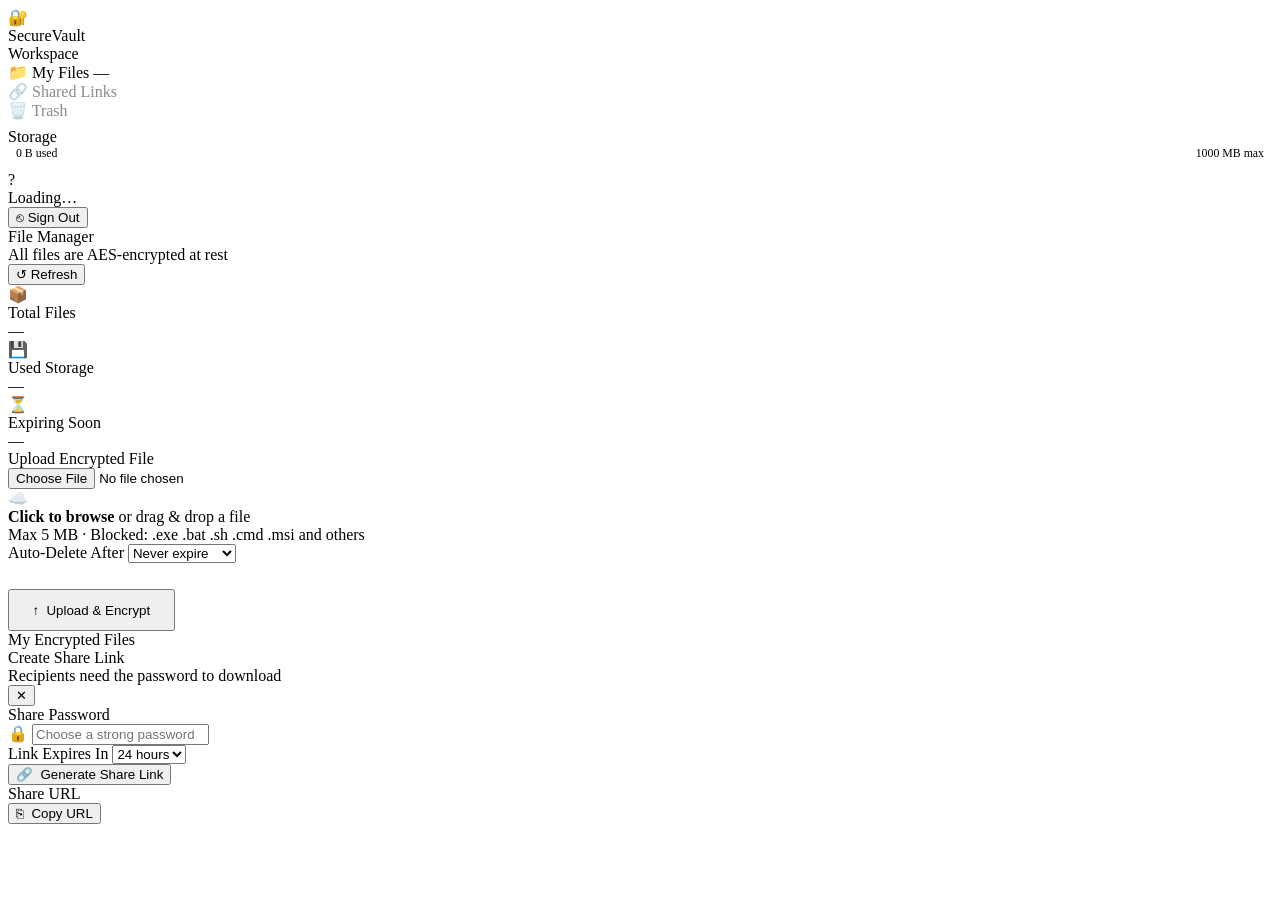
==== dashboard.html @ e51d2312 "added frontend files to repo root" ====
<!DOCTYPE html>
<html lang="en">
<head>
  <meta charset="UTF-8" />
  <meta name="viewport" content="width=device-width, initial-scale=1.0" />
  <title>SecureVault — Dashboard</title>
  <link rel="stylesheet" href="/css/style.css" />
</head>
<body>

<div class="bg-mesh" aria-hidden="true"></div>
<div id="toast-container"></div>

<div class="dashboard-layout">

  <!-- ── Sidebar ──────────────────────────────────────────── -->
  <aside class="sidebar">
    <div class="sidebar-logo">
      <div class="sidebar-logo-icon">🔐</div>
      <span class="sidebar-logo-name">SecureVault</span>
    </div>

    <div class="sidebar-section-label">Workspace</div>
    <nav class="sidebar-nav">
      <div class="sidebar-item active">
        <span class="sidebar-item-icon">📁</span>
        My Files
        <span class="sidebar-item-badge" id="file-count-badge">—</span>
      </div>
      <div class="sidebar-item" style="opacity:.45;cursor:default;" title="Coming soon">
        <span class="sidebar-item-icon">🔗</span>
        Shared Links
      </div>
      <div class="sidebar-item" style="opacity:.45;cursor:default;" title="Coming soon">
        <span class="sidebar-item-icon">🗑️</span>
        Trash
      </div>
    </nav>

    <div class="sidebar-section-label" style="margin-top:.5rem;">Storage</div>
    <div style="padding:0 0.5rem;">
      <div style="display:flex;justify-content:space-between;font-size:.74rem;color:var(--text-secondary);margin-bottom:6px;">
        <span id="storage-used-label">0 B used</span>
        <span style="color:var(--text-muted);">1000 MB max</span>
      </div>
      <div style="height:4px;background:rgba(255,255,255,0.07);border-radius:2px;overflow:hidden;">
        <div id="storage-bar" style="height:100%;width:0%;background:linear-gradient(90deg,var(--indigo),var(--indigo-bright));border-radius:2px;transition:width .5s var(--ease);"></div>
      </div>
    </div>

    <div class="sidebar-spacer"></div>

    <div class="sidebar-footer">
      <div class="user-pill">
        <div class="user-avatar" id="user-avatar-initials">?</div>
        <span class="user-name" id="topbar-username">Loading…</span>
      </div>
      <button class="logout-btn" onclick="logout()">
        <span>⎋</span> Sign Out
      </button>
    </div>
  </aside>

  <!-- ── Main Content ─────────────────────────────────────── -->
  <main class="dash-main">

    <!-- Topbar -->
    <div class="dash-topbar">
      <div>
        <div class="dash-page-title">File Manager</div>
        <div class="dash-page-sub">All files are AES-encrypted at rest</div>
      </div>
      <div class="dash-topbar-right">
        <button class="btn btn-ghost btn-sm" onclick="loadFiles()" title="Refresh">
          ↺ Refresh
        </button>
      </div>
    </div>

    <!-- Page content -->
    <div class="dash-content fade-up">

      <!-- Stats Row -->
      <div class="stats-row" id="stats-row">
        <div class="stat-card">
          <div class="stat-icon stat-icon-indigo">📦</div>
          <div>
            <div class="stat-label">Total Files</div>
            <div class="stat-value" id="stat-total">—</div>
          </div>
        </div>
        <div class="stat-card">
          <div class="stat-icon stat-icon-green">💾</div>
          <div>
            <div class="stat-label">Used Storage</div>
            <div class="stat-value" id="stat-storage">—</div>
          </div>
        </div>
        <div class="stat-card">
          <div class="stat-icon stat-icon-amber">⏳</div>
          <div>
            <div class="stat-label">Expiring Soon</div>
            <div class="stat-value" id="stat-expiring">—</div>
          </div>
        </div>
      </div>

      <!-- Upload Panel -->
      <div class="section-card">
        <div class="section-header">
          <div class="section-title">
            <div class="section-dot"></div>
            Upload Encrypted File
          </div>
        </div>

        <!-- Drop zone -->
        <div class="drop-zone" id="drop-zone">
          <input type="file" id="file-input" onchange="onFileSelected(this)" />
          <div class="drop-icon">☁️</div>
          <div class="drop-text">
            <strong>Click to browse</strong> or drag &amp; drop a file
          </div>
          <div class="drop-hint">Max 5 MB · Blocked: .exe .bat .sh .cmd .msi and others</div>
          <div class="drop-filename" id="drop-filename"></div>
        </div>

        <div class="upload-controls">
          <div class="form-group" style="margin:0;">
            <label class="form-label">Auto-Delete After</label>
            <select class="form-input no-icon" id="expiry-select">
              <option value="">Never expire</option>
              <option value="1">1 minute (test)</option>
              <option value="5">5 minutes</option>
              <option value="15">15 minutes</option>
              <option value="60">1 hour</option>
              <option value="1440">1 day</option>
              <option value="10080">7 days</option>
            </select>
          </div>
          <div>
            <button class="btn btn-success" onclick="uploadFile()" id="btn-upload"
                    style="height:42px;margin-top:1.65rem;padding-left:1.4rem;padding-right:1.4rem;">
              ↑ &nbsp;Upload &amp; Encrypt
            </button>
          </div>
        </div>

        <div class="alert" id="upload-alert"></div>
      </div>

      <!-- File List -->
      <div class="section-card">
        <div class="section-header">
          <div class="section-title">
            <div class="section-dot" style="background:var(--green);box-shadow:0 0 8px var(--green);"></div>
            My Encrypted Files
          </div>
        </div>
        <div id="file-list-container">
          <div class="empty-state">
            <div class="spinner spinner-lg" style="color:var(--indigo);"></div>
          </div>
        </div>
      </div>

    </div><!-- /dash-content -->
  </main>

</div><!-- /dashboard-layout -->

<!-- ── Share Modal ─────────────────────────────────────────── -->
<div class="modal-overlay" id="share-modal">
  <div class="modal">
    <div class="modal-header">
      <div>
        <div class="modal-title">Create Share Link</div>
        <div class="modal-sub">Recipients need the password to download</div>
      </div>
      <button class="modal-close" onclick="closeShareModal()">✕</button>
    </div>

    <input type="hidden" id="share-file-id" />

    <div class="form-group">
      <label class="form-label">Share Password</label>
      <div class="input-wrap">
        <span class="input-icon">🔒</span>
        <input class="form-input" type="password" id="share-password"
               placeholder="Choose a strong password" />
      </div>
    </div>

    <div class="form-group">
      <label class="form-label">Link Expires In</label>
      <select class="form-input no-icon" id="share-expiry">
        <option value="1">1 hour</option>
        <option value="6">6 hours</option>
        <option value="24" selected>24 hours</option>
        <option value="72">3 days</option>
        <option value="168">7 days</option>
      </select>
    </div>

    <button class="btn btn-primary" onclick="createShare()" id="btn-create-share">
      🔗 &nbsp;Generate Share Link
    </button>

    <div class="share-url-box" id="share-url-result">
      <div class="share-url-label">Share URL</div>
      <div id="share-url-text"></div>
      <button class="copy-btn" onclick="copyShareUrl()">⎘ &nbsp;Copy URL</button>
    </div>

    <div class="alert" id="share-alert"></div>
  </div>
</div>

<script src="/js/file.js"></script>
</body>
</html>
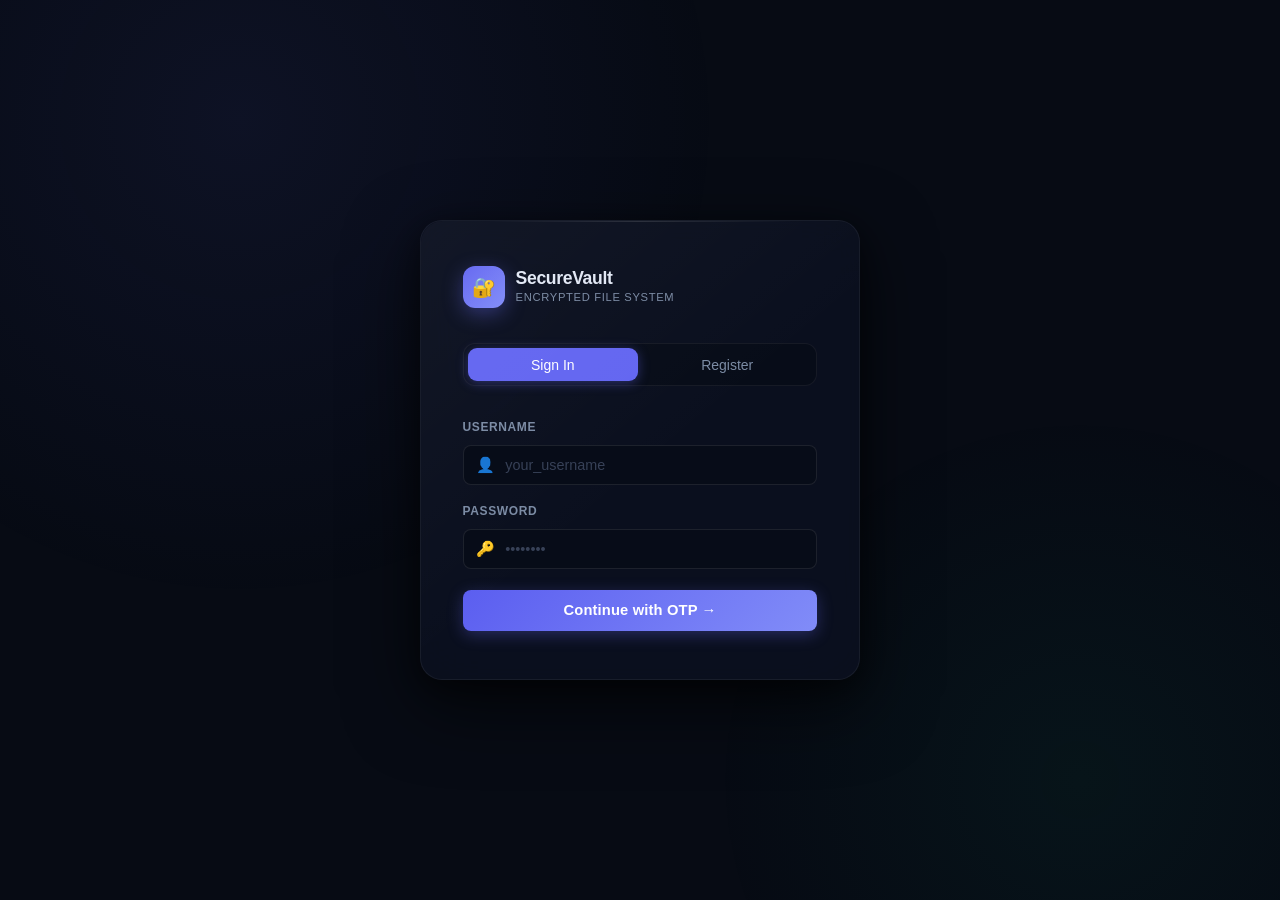
==== commit 22fef9f3: "fixed css and js paths for GitHub Pages" ====
--- a/dashboard.html
+++ b/dashboard.html
@@ -4,7 +4,7 @@
   <meta charset="UTF-8" />
   <meta name="viewport" content="width=device-width, initial-scale=1.0" />
   <title>SecureVault — Dashboard</title>
-  <link rel="stylesheet" href="/css/style.css" />
+  <link rel="stylesheet" href="style.css">
 </head>
 <body>
 
@@ -216,6 +216,6 @@
   </div>
 </div>
 
-<script src="/js/file.js"></script>
+<script src="file.js"></script>
 </body>
 </html>
--- a/style.css
+++ b/style.css
@@ -0,0 +1,750 @@
+/* ═══════════════════════════════════════════════════════════
+   SECUREVAULT  —  Obsidian Glass Design System
+   Fonts: Outfit (display) + DM Sans (body) + DM Mono
+   Task 5: OTP grid removed; single .otp-single input used.
+   ═══════════════════════════════════════════════════════════ */
+
+@import url('https://fonts.googleapis.com/css2?family=Outfit:wght@300;400;500;600;700;800&family=DM+Sans:opsz,wght@9..40,300;9..40,400;9..40,500;9..40,600&family=DM+Mono:wght@400;500&display=swap');
+
+/* ── Design Tokens ───────────────────────────────────────── */
+:root {
+  --bg-base:    #070b14;
+  --bg-surface: rgba(12, 17, 31, 0.88);
+  --bg-raised:  rgba(18, 24, 42, 0.92);
+  --bg-input:   rgba(8, 12, 24, 0.85);
+  --bg-hover:   rgba(99, 102, 241, 0.06);
+
+  --indigo:        #6366f1;
+  --indigo-bright: #818cf8;
+  --indigo-dim:    rgba(99,102,241,0.13);
+  --indigo-glow:   rgba(99,102,241,0.3);
+
+  --green:      #10b981;
+  --green-dim:  rgba(16,185,129,0.11);
+  --red:        #ef4444;
+  --red-dim:    rgba(239,68,68,0.11);
+  --amber:      #f59e0b;
+  --amber-dim:  rgba(245,158,11,0.11);
+  --blue:       #38bdf8;
+
+  --text-primary:   #e2e8f5;
+  --text-secondary: #7b8ba4;
+  --text-muted:     #374157;
+  --text-inverse:   #060914;
+
+  --border:       rgba(255,255,255,0.06);
+  --border-med:   rgba(255,255,255,0.09);
+  --border-focus: rgba(99,102,241,0.5);
+
+  --font-display: 'Outfit', sans-serif;
+  --font-body:    'DM Sans', sans-serif;
+  --font-mono:    'DM Mono', monospace;
+
+  --ease:   cubic-bezier(0.16, 1, 0.3, 1);
+  --ease-s: cubic-bezier(0.4, 0, 0.2, 1);
+  --t1: 120ms;
+  --t2: 220ms;
+  --t3: 380ms;
+
+  --r-sm: 8px;
+  --r-md: 12px;
+  --r-lg: 16px;
+  --r-xl: 22px;
+  --r-full: 9999px;
+
+  --shadow-sm: 0 1px 4px rgba(0,0,0,0.5);
+  --shadow-md: 0 4px 24px rgba(0,0,0,0.55), 0 2px 8px rgba(0,0,0,0.3);
+  --shadow-lg: 0 24px 72px rgba(0,0,0,0.65), 0 8px 28px rgba(0,0,0,0.4);
+  --shadow-indigo: 0 0 0 3px rgba(99,102,241,0.14), 0 4px 20px rgba(99,102,241,0.25);
+}
+
+/* ── Reset ───────────────────────────────────────────────── */
+*, *::before, *::after { box-sizing: border-box; margin: 0; padding: 0; }
+html { scroll-behavior: smooth; }
+body {
+  font-family: var(--font-body);
+  font-size: 14.5px;
+  line-height: 1.65;
+  color: var(--text-primary);
+  background: var(--bg-base);
+  -webkit-font-smoothing: antialiased;
+  min-height: 100vh;
+}
+a { text-decoration: none; color: inherit; }
+button { font-family: var(--font-body); }
+::-webkit-scrollbar { width: 5px; height: 5px; }
+::-webkit-scrollbar-track { background: transparent; }
+::-webkit-scrollbar-thumb { background: rgba(99,102,241,0.22); border-radius: 10px; }
+::-webkit-scrollbar-thumb:hover { background: rgba(99,102,241,0.4); }
+
+/* ══════════════════════════════════════════════════════════
+   AMBIENT BACKGROUND
+   ══════════════════════════════════════════════════════════ */
+.bg-mesh {
+  position: fixed; inset: 0; z-index: 0; pointer-events: none; overflow: hidden;
+}
+.bg-mesh::before {
+  content: '';
+  position: absolute;
+  width: 1000px; height: 1000px; border-radius: 50%;
+  background: radial-gradient(ellipse, rgba(99,102,241,0.08) 0%, transparent 68%);
+  top: -380px; left: -260px;
+  animation: meshDrift1 20s ease-in-out infinite alternate;
+}
+.bg-mesh::after {
+  content: '';
+  position: absolute;
+  width: 800px; height: 800px; border-radius: 50%;
+  background: radial-gradient(ellipse, rgba(16,185,129,0.055) 0%, transparent 65%);
+  bottom: -280px; right: -200px;
+  animation: meshDrift2 25s ease-in-out infinite alternate;
+}
+@keyframes meshDrift1 { to { transform: translate(70px, 50px); } }
+@keyframes meshDrift2 { to { transform: translate(-55px,-70px); } }
+
+/* ══════════════════════════════════════════════════════════
+   AUTH PAGE
+   ══════════════════════════════════════════════════════════ */
+.page-auth {
+  min-height: 100vh;
+  display: flex; align-items: center; justify-content: center;
+  padding: 2rem 1rem;
+  position: relative; z-index: 1;
+}
+
+.glass-card {
+  background: var(--bg-surface);
+  backdrop-filter: blur(32px) saturate(180%);
+  -webkit-backdrop-filter: blur(32px) saturate(180%);
+  border: 1px solid var(--border);
+  border-radius: var(--r-xl);
+  box-shadow: var(--shadow-lg);
+  position: relative; overflow: hidden;
+}
+.glass-card::before {
+  content: '';
+  position: absolute; inset: 0; border-radius: inherit;
+  background: linear-gradient(140deg, rgba(255,255,255,0.035) 0%, transparent 55%);
+  pointer-events: none;
+}
+.glass-card::after {
+  content: '';
+  position: absolute; top: 0; left: 15%; right: 15%; height: 1px;
+  background: linear-gradient(90deg, transparent, rgba(255,255,255,0.12), transparent);
+}
+
+.auth-card {
+  width: 100%; max-width: 440px;
+  padding: 2.8rem 2.6rem 3rem;
+}
+
+/* ── Logomark ────────────────────────────────────────────── */
+.logomark {
+  display: flex; align-items: center; gap: 11px;
+  margin-bottom: 2.2rem;
+}
+.logomark-icon {
+  width: 42px; height: 42px; border-radius: 12px;
+  background: linear-gradient(135deg, #6366f1 0%, #818cf8 100%);
+  display: grid; place-items: center; font-size: 19px;
+  box-shadow: 0 6px 20px rgba(99,102,241,0.38);
+  flex-shrink: 0;
+}
+.logomark-name {
+  font-family: var(--font-display);
+  font-size: 1.1rem; font-weight: 700;
+  color: var(--text-primary); letter-spacing: -0.02em;
+  line-height: 1.15;
+}
+.logomark-tagline {
+  font-size: 0.7rem; color: var(--text-secondary);
+  letter-spacing: 0.06em; text-transform: uppercase;
+}
+
+/* ── Tabs ────────────────────────────────────────────────── */
+.auth-tabs {
+  display: flex;
+  background: var(--bg-input);
+  border: 1px solid var(--border);
+  border-radius: var(--r-md);
+  padding: 4px; gap: 4px;
+  margin-bottom: 2rem;
+}
+.tab-btn {
+  flex: 1; background: transparent; border: none;
+  border-radius: 9px; color: var(--text-secondary);
+  font-family: var(--font-body); font-size: 0.875rem; font-weight: 500;
+  padding: 0.52rem 1rem; cursor: pointer;
+  transition: all var(--t2) var(--ease-s);
+}
+.tab-btn:not(.active):hover { color: var(--text-primary); }
+.tab-btn.active {
+  background: var(--indigo); color: #fff;
+  box-shadow: 0 2px 12px rgba(99,102,241,0.38);
+}
+.tab-panel { display: none; }
+.tab-panel.active { display: block; animation: fadeUp var(--t2) var(--ease); }
+
+/* ── Form Elements ───────────────────────────────────────── */
+.form-group { margin-bottom: 1.1rem; }
+.form-label {
+  display: flex; align-items: center; gap: 6px;
+  font-size: 0.75rem; font-weight: 600;
+  color: var(--text-secondary);
+  letter-spacing: 0.05em; text-transform: uppercase;
+  margin-bottom: 7px;
+}
+.input-wrap { position: relative; }
+.input-icon {
+  position: absolute; left: 13px; top: 50%;
+  transform: translateY(-50%);
+  color: var(--text-muted); font-size: 15px; pointer-events: none;
+  transition: color var(--t1);
+}
+.input-wrap:focus-within .input-icon { color: var(--indigo-bright); }
+
+.form-input {
+  width: 100%;
+  background: var(--bg-input);
+  border: 1px solid var(--border-med);
+  border-radius: var(--r-sm);
+  color: var(--text-primary);
+  font-family: var(--font-body); font-size: 0.9rem;
+  padding: 0.68rem 0.95rem 0.68rem 2.6rem;
+  outline: none;
+  transition: border-color var(--t1), box-shadow var(--t1), background var(--t1);
+  appearance: none;
+}
+.form-input.no-icon { padding-left: 0.95rem; }
+.form-input::placeholder { color: var(--text-muted); }
+.form-input:hover  { border-color: rgba(255,255,255,0.12); }
+.form-input:focus  {
+  border-color: var(--border-focus);
+  box-shadow: 0 0 0 3px rgba(99,102,241,0.1);
+  background: rgba(8,12,24,0.98);
+}
+select.form-input { cursor: pointer; padding-right: 2rem;
+  background-image: url("data:image/svg+xml,%3Csvg xmlns='http://www.w3.org/2000/svg' width='12' height='8' fill='none'%3E%3Cpath d='M1 1l5 5 5-5' stroke='%237b8ba4' stroke-width='1.5' stroke-linecap='round' stroke-linejoin='round'/%3E%3C/svg%3E");
+  background-repeat: no-repeat; background-position: right 12px center;
+}
+
+/* ── Task 5: OTP Single Input ────────────────────────────── */
+/* Replace the old 6-cell grid with a single styled field    */
+.otp-single {
+  text-align: center;
+  letter-spacing: 0.35em;
+  font-family: var(--font-display);
+  font-size: 1.25rem;
+  font-weight: 600;
+  /* inherits all .form-input styles */
+}
+.otp-single::placeholder { letter-spacing: 0.1em; font-size: 0.9rem; font-weight: 400; }
+
+/* ── Buttons ─────────────────────────────────────────────── */
+.btn {
+  display: inline-flex; align-items: center; justify-content: center;
+  gap: 7px; border-radius: var(--r-sm); border: 1px solid transparent;
+  font-family: var(--font-body); font-size: 0.875rem; font-weight: 600;
+  padding: 0.66rem 1.3rem; cursor: pointer;
+  transition: all var(--t2) var(--ease-s);
+  white-space: nowrap; position: relative; overflow: hidden;
+  letter-spacing: 0.01em;
+}
+.btn::after {
+  content: ''; position: absolute; inset: 0;
+  background: rgba(255,255,255,0); transition: background var(--t1);
+}
+.btn:hover:not(:disabled)::after  { background: rgba(255,255,255,0.045); }
+.btn:active:not(:disabled)::after { background: rgba(255,255,255,0.09); }
+.btn:active:not(:disabled)        { transform: scale(0.985); }
+.btn:disabled { opacity: 0.4; cursor: not-allowed; pointer-events: none; }
+
+.btn-primary {
+  background: linear-gradient(135deg, #5b5ef0 0%, #818cf8 100%);
+  color: #fff; border: none; width: 100%;
+  padding: 0.78rem; font-size: 0.92rem;
+  box-shadow: 0 4px 16px rgba(99,102,241,0.32);
+  margin-top: 0.2rem;
+}
+.btn-primary:hover:not(:disabled) {
+  box-shadow: 0 6px 24px rgba(99,102,241,0.5);
+  transform: translateY(-1px);
+}
+
+.btn-ghost {
+  background: transparent; border-color: var(--border-med);
+  color: var(--text-secondary);
+}
+.btn-ghost:hover:not(:disabled) { border-color: rgba(255,255,255,0.14); color: var(--text-primary); }
+
+.btn-danger {
+  background: var(--red-dim); border-color: rgba(239,68,68,0.28); color: var(--red);
+}
+.btn-danger:hover:not(:disabled) { background: var(--red); color: #fff; border-color: var(--red); }
+
+.btn-success {
+  background: var(--green-dim); border-color: rgba(16,185,129,0.28); color: var(--green);
+}
+.btn-success:hover:not(:disabled) { background: var(--green); color: var(--text-inverse); border-color: var(--green); }
+
+.btn-share {
+  background: var(--amber-dim); border-color: rgba(245,158,11,0.28); color: var(--amber);
+}
+.btn-share:hover:not(:disabled) { background: var(--amber); color: var(--text-inverse); border-color: var(--amber); }
+
+.btn-back {
+  background: transparent; border-color: var(--border-med);
+  color: var(--text-secondary); width: 100%;
+  margin-top: 0.5rem; font-size: 0.84rem;
+}
+.btn-back:hover:not(:disabled) { color: var(--text-primary); }
+
+.btn-sm { padding: 0.42rem 0.88rem; font-size: 0.8rem; border-radius: 7px; }
+
+/* ── Info / Alert Boxes ──────────────────────────────────── */
+.info-box {
+  display: flex; align-items: flex-start; gap: 10px;
+  background: rgba(99,102,241,0.07); border: 1px solid rgba(99,102,241,0.18);
+  border-radius: var(--r-sm); padding: 0.78rem 1rem;
+  font-size: 0.82rem; color: #a5b4fc; line-height: 1.5;
+  margin-bottom: 1.25rem;
+}
+.info-box-icon { font-size: 15px; flex-shrink: 0; margin-top: 1px; }
+
+.alert {
+  display: none; align-items: flex-start; gap: 9px;
+  padding: 0.72rem 1rem; border-radius: var(--r-sm);
+  font-size: 0.82rem; margin-top: 0.9rem; border: 1px solid;
+  animation: fadeUp var(--t2) var(--ease);
+}
+.alert.show { display: flex; }
+.alert-success { background: var(--green-dim); border-color: rgba(16,185,129,0.28); color: #6ee7b7; }
+.alert-error   { background: var(--red-dim);   border-color: rgba(239,68,68,0.28);  color: #fca5a5; }
+.alert-info    { background: var(--indigo-dim); border-color: rgba(99,102,241,0.28); color: #a5b4fc; }
+
+/* ══════════════════════════════════════════════════════════
+   TOAST SYSTEM
+   ══════════════════════════════════════════════════════════ */
+#toast-container {
+  position: fixed; top: 18px; right: 18px;
+  z-index: 9999;
+  display: flex; flex-direction: column; gap: 9px;
+  pointer-events: none;
+}
+.toast {
+  display: flex; align-items: flex-start; gap: 11px;
+  padding: 0.95rem 1.1rem;
+  border-radius: var(--r-md);
+  background: rgba(10, 14, 28, 0.97);
+  backdrop-filter: blur(24px); -webkit-backdrop-filter: blur(24px);
+  border: 1px solid var(--border-med);
+  box-shadow: var(--shadow-lg);
+  min-width: 300px; max-width: 370px;
+  pointer-events: all;
+  animation: toastSlideIn var(--t3) var(--ease) forwards;
+  position: relative; overflow: hidden;
+}
+.toast::before {
+  content: ''; position: absolute; top: 0; left: 0; right: 0; height: 2px;
+}
+.toast-success::before { background: linear-gradient(90deg, transparent, var(--green), transparent); }
+.toast-error::before   { background: linear-gradient(90deg, transparent, var(--red),   transparent); }
+.toast-info::before    { background: linear-gradient(90deg, transparent, var(--indigo),transparent); }
+.toast-warning::before { background: linear-gradient(90deg, transparent, var(--amber),  transparent); }
+.toast.removing { animation: toastSlideOut var(--t2) var(--ease-s) forwards; }
+.toast-icon { font-size: 17px; flex-shrink: 0; margin-top: 1px; }
+.toast-success .toast-icon { color: var(--green); }
+.toast-error   .toast-icon { color: var(--red); }
+.toast-info    .toast-icon { color: var(--indigo-bright); }
+.toast-warning .toast-icon { color: var(--amber); }
+.toast-body { flex: 1; min-width: 0; }
+.toast-title { font-weight: 600; font-size: 0.855rem; color: var(--text-primary); line-height: 1.3; }
+.toast-msg   { font-size: 0.78rem; color: var(--text-secondary); margin-top: 2px; line-height: 1.45; }
+.toast-close {
+  background: none; border: none; color: var(--text-muted);
+  cursor: pointer; font-size: 14px; padding: 0; flex-shrink: 0;
+  transition: color var(--t1); margin-top: 1px;
+}
+.toast-close:hover { color: var(--text-primary); }
+.toast-progress {
+  position: absolute; bottom: 0; left: 0; height: 2px;
+  animation: shrinkBar 4.5s linear forwards;
+}
+.toast-success .toast-progress { background: var(--green); }
+.toast-error   .toast-progress { background: var(--red); }
+.toast-info    .toast-progress { background: var(--indigo); }
+.toast-warning .toast-progress { background: var(--amber); }
+@keyframes toastSlideIn  {
+  from { opacity: 0; transform: translateX(24px) scale(0.95); }
+  to   { opacity: 1; transform: translateX(0)    scale(1); }
+}
+@keyframes toastSlideOut {
+  to   { opacity: 0; transform: translateX(24px) scale(0.95); }
+}
+@keyframes shrinkBar { from { width: 100%; } to { width: 0%; } }
+
+/* ══════════════════════════════════════════════════════════
+   DASHBOARD LAYOUT
+   ══════════════════════════════════════════════════════════ */
+.dashboard-layout {
+  display: flex; min-height: 100vh; position: relative; z-index: 1;
+}
+
+/* ── Sidebar ─────────────────────────────────────────────── */
+.sidebar {
+  width: 234px; flex-shrink: 0;
+  background: var(--bg-surface);
+  backdrop-filter: blur(24px); -webkit-backdrop-filter: blur(24px);
+  border-right: 1px solid var(--border);
+  display: flex; flex-direction: column;
+  padding: 1.4rem 0.9rem;
+  position: sticky; top: 0; height: 100vh;
+  overflow-y: auto;
+}
+.sidebar-logo {
+  display: flex; align-items: center; gap: 10px;
+  padding: 0.15rem 0.5rem 1.5rem;
+  border-bottom: 1px solid var(--border);
+  margin-bottom: 1.4rem;
+}
+.sidebar-logo-icon {
+  width: 34px; height: 34px; border-radius: 10px;
+  background: linear-gradient(135deg, #6366f1, #818cf8);
+  display: grid; place-items: center; font-size: 16px;
+  box-shadow: 0 3px 12px rgba(99,102,241,0.34);
+  flex-shrink: 0;
+}
+.sidebar-logo-name {
+  font-family: var(--font-display);
+  font-size: 0.95rem; font-weight: 700;
+  color: var(--text-primary); letter-spacing: -0.02em;
+}
+.sidebar-section-label {
+  font-size: 0.67rem; font-weight: 600;
+  letter-spacing: 0.1em; text-transform: uppercase;
+  color: var(--text-muted); padding: 0 0.6rem; margin-bottom: 0.4rem;
+}
+.sidebar-nav { display: flex; flex-direction: column; gap: 2px; margin-bottom: 1.5rem; }
+.sidebar-item {
+  display: flex; align-items: center; gap: 10px;
+  padding: 0.58rem 0.75rem; border-radius: var(--r-sm);
+  color: var(--text-secondary); font-size: 0.875rem; font-weight: 500;
+  cursor: pointer; transition: all var(--t1);
+  border: 1px solid transparent; user-select: none;
+}
+.sidebar-item:hover { background: var(--bg-hover); color: var(--text-primary); border-color: var(--border); }
+.sidebar-item.active {
+  background: var(--indigo-dim); color: var(--indigo-bright);
+  border-color: rgba(99,102,241,0.18);
+}
+.sidebar-item-icon { font-size: 16px; flex-shrink: 0; }
+.sidebar-item-badge {
+  margin-left: auto; background: var(--indigo); color: #fff;
+  font-size: 0.68rem; font-weight: 700; padding: 1px 7px;
+  border-radius: var(--r-full); min-width: 20px; text-align: center;
+}
+.sidebar-spacer { flex: 1; }
+.sidebar-footer { border-top: 1px solid var(--border); padding-top: 1rem; }
+.user-pill {
+  display: flex; align-items: center; gap: 9px;
+  padding: 0.55rem 0.75rem; border-radius: var(--r-sm);
+  border: 1px solid var(--border); background: var(--bg-input);
+  margin-bottom: 0.6rem;
+}
+.user-avatar {
+  width: 28px; height: 28px; border-radius: 50%;
+  background: linear-gradient(135deg, #6366f1, #10b981);
+  display: grid; place-items: center;
+  font-size: 11px; font-weight: 700; color: #fff; flex-shrink: 0;
+}
+.user-name {
+  font-size: 0.82rem; font-weight: 600; color: var(--text-primary);
+  flex: 1; overflow: hidden; text-overflow: ellipsis; white-space: nowrap;
+}
+.logout-btn {
+  width: 100%; background: transparent;
+  border: 1px solid var(--border); border-radius: var(--r-sm);
+  color: var(--text-secondary); font-family: var(--font-body);
+  font-size: 0.82rem; font-weight: 500; padding: 0.5rem 0.75rem;
+  cursor: pointer; display: flex; align-items: center; gap: 8px;
+  transition: all var(--t1);
+}
+.logout-btn:hover { color: var(--red); border-color: rgba(239,68,68,0.3); background: var(--red-dim); }
+
+/* ── Main Panel ──────────────────────────────────────────── */
+.dash-main { flex: 1; min-width: 0; display: flex; flex-direction: column; }
+.dash-topbar {
+  display: flex; align-items: center; justify-content: space-between;
+  padding: 1rem 2rem;
+  border-bottom: 1px solid var(--border);
+  background: var(--bg-surface);
+  backdrop-filter: blur(16px); -webkit-backdrop-filter: blur(16px);
+  position: sticky; top: 0; z-index: 50;
+}
+.dash-page-title {
+  font-family: var(--font-display);
+  font-size: 1rem; font-weight: 700;
+  color: var(--text-primary); letter-spacing: -0.02em;
+}
+.dash-page-sub { font-size: 0.76rem; color: var(--text-secondary); margin-top: 1px; }
+.dash-topbar-right { display: flex; align-items: center; gap: 10px; }
+.dash-content { padding: 2rem; flex: 1; }
+
+/* ── Stats ───────────────────────────────────────────────── */
+.stats-row {
+  display: grid; grid-template-columns: repeat(3, 1fr);
+  gap: 1rem; margin-bottom: 1.8rem;
+}
+.stat-card {
+  background: var(--bg-surface);
+  backdrop-filter: blur(16px); -webkit-backdrop-filter: blur(16px);
+  border: 1px solid var(--border); border-radius: var(--r-lg);
+  padding: 1.2rem 1.4rem;
+  display: flex; align-items: center; gap: 14px;
+  transition: border-color var(--t1), transform var(--t2);
+}
+.stat-card:hover { border-color: var(--border-med); transform: translateY(-1px); }
+.stat-icon {
+  width: 42px; height: 42px; border-radius: var(--r-sm);
+  display: grid; place-items: center; font-size: 19px; flex-shrink: 0;
+}
+.stat-icon-indigo { background: var(--indigo-dim); }
+.stat-icon-green  { background: var(--green-dim); }
+.stat-icon-amber  { background: var(--amber-dim); }
+.stat-label { font-size: 0.72rem; color: var(--text-secondary); font-weight: 500; text-transform: uppercase; letter-spacing: 0.05em; }
+.stat-value { font-family: var(--font-display); font-size: 1.55rem; font-weight: 700; color: var(--text-primary); letter-spacing: -0.04em; line-height: 1.15; }
+
+/* ── Section Card ────────────────────────────────────────── */
+.section-card {
+  background: var(--bg-surface);
+  backdrop-filter: blur(16px); -webkit-backdrop-filter: blur(16px);
+  border: 1px solid var(--border); border-radius: var(--r-lg);
+  padding: 1.65rem; margin-bottom: 1.5rem;
+}
+.section-header {
+  display: flex; align-items: center; justify-content: space-between;
+  margin-bottom: 1.3rem;
+}
+.section-title {
+  font-family: var(--font-display);
+  font-size: 0.92rem; font-weight: 700;
+  color: var(--text-primary); letter-spacing: -0.01em;
+  display: flex; align-items: center; gap: 8px;
+}
+.section-dot {
+  width: 7px; height: 7px; border-radius: 50%;
+  background: var(--indigo); box-shadow: 0 0 8px var(--indigo);
+}
+
+/* ── Drop Zone ───────────────────────────────────────────── */
+.drop-zone {
+  border: 2px dashed rgba(99,102,241,0.22);
+  border-radius: var(--r-md); padding: 1.8rem 1.5rem;
+  text-align: center; cursor: pointer;
+  transition: all var(--t2) var(--ease-s);
+  background: rgba(99,102,241,0.025);
+  position: relative; margin-bottom: 1rem;
+}
+.drop-zone:hover, .drop-zone.drag-over {
+  border-color: rgba(99,102,241,0.48); background: rgba(99,102,241,0.07);
+}
+.drop-zone input[type="file"] {
+  position: absolute; inset: 0; opacity: 0;
+  cursor: pointer; width: 100%; height: 100%;
+}
+.drop-icon { font-size: 1.8rem; margin-bottom: 0.5rem; }
+.drop-text { color: var(--text-secondary); font-size: 0.875rem; line-height: 1.4; }
+.drop-text strong { color: var(--indigo-bright); }
+.drop-hint { color: var(--text-muted); font-size: 0.74rem; margin-top: 4px; }
+.drop-filename { display: none; margin-top: 0.5rem; font-size: 0.82rem; color: var(--green); font-weight: 500; }
+.upload-controls {
+  display: grid; grid-template-columns: 1fr auto; gap: 0.9rem; align-items: end;
+}
+@media (max-width: 560px) { .upload-controls { grid-template-columns: 1fr; } }
+
+/* ── File Table ──────────────────────────────────────────── */
+.file-table-wrap { overflow-x: auto; }
+table { width: 100%; border-collapse: collapse; }
+thead th {
+  padding: 0.62rem 1rem; text-align: left;
+  font-size: 0.7rem; font-weight: 600;
+  letter-spacing: 0.09em; text-transform: uppercase;
+  color: var(--text-muted); border-bottom: 1px solid var(--border);
+  white-space: nowrap;
+}
+tbody tr {
+  border-bottom: 1px solid rgba(255,255,255,0.04);
+  transition: background var(--t1);
+}
+tbody tr:last-child { border-bottom: none; }
+tbody tr:hover { background: var(--bg-hover); }
+tbody td { padding: 0.85rem 1rem; vertical-align: middle; font-size: 0.875rem; }
+.td-name-wrap { display: flex; align-items: center; gap: 10px; }
+.file-icon-wrap {
+  width: 32px; height: 32px; border-radius: 8px;
+  background: var(--indigo-dim);
+  border: 1px solid rgba(99,102,241,0.18);
+  display: grid; place-items: center; font-size: 14px; flex-shrink: 0;
+}
+.file-label { color: var(--text-primary); font-weight: 500; }
+.file-name-full {
+  max-width: 200px; overflow: hidden;
+  text-overflow: ellipsis; white-space: nowrap;
+  display: block;
+}
+.td-meta { color: var(--text-secondary); font-family: var(--font-mono); font-size: 0.79rem; }
+.td-actions { display: flex; gap: 5px; align-items: center; flex-wrap: wrap; }
+
+/* ── Badges ──────────────────────────────────────────────── */
+.badge {
+  display: inline-flex; align-items: center; gap: 4px;
+  padding: 0.22rem 0.65rem; border-radius: var(--r-full);
+  font-size: 0.71rem; font-weight: 600;
+  letter-spacing: 0.02em; border: 1px solid; white-space: nowrap;
+}
+.badge-expired { background: var(--red-dim);   border-color: rgba(239,68,68,0.28);  color: #fca5a5; }
+.badge-expiry  { background: var(--amber-dim); border-color: rgba(245,158,11,0.28); color: #fcd34d; }
+.badge-active  { background: var(--green-dim); border-color: rgba(16,185,129,0.28); color: #6ee7b7; }
+
+/* ── Empty State ─────────────────────────────────────────── */
+.empty-state {
+  display: flex; flex-direction: column;
+  align-items: center; justify-content: center;
+  padding: 4rem 2rem; text-align: center;
+}
+.empty-icon-wrap {
+  width: 68px; height: 68px; border-radius: 18px;
+  background: var(--indigo-dim); border: 1px solid rgba(99,102,241,0.18);
+  display: grid; place-items: center; font-size: 30px;
+  margin-bottom: 1.2rem;
+}
+.empty-title { font-family: var(--font-display); font-size: 1rem; font-weight: 700; color: var(--text-primary); margin-bottom: 0.4rem; }
+.empty-desc { font-size: 0.84rem; color: var(--text-secondary); max-width: 270px; line-height: 1.5; }
+
+/* ── Spinner ─────────────────────────────────────────────── */
+.spinner {
+  display: inline-block;
+  width: 16px; height: 16px;
+  border: 2px solid rgba(255,255,255,0.1);
+  border-top-color: currentColor;
+  border-radius: 50%;
+  animation: spin 0.65s linear infinite;
+  flex-shrink: 0;
+}
+.spinner-lg { width: 28px; height: 28px; border-width: 3px; }
+@keyframes spin { to { transform: rotate(360deg); } }
+
+/* ══════════════════════════════════════════════════════════
+   MODAL
+   ══════════════════════════════════════════════════════════ */
+.modal-overlay {
+  position: fixed; inset: 0;
+  background: rgba(4, 7, 18, 0.78);
+  backdrop-filter: blur(10px); -webkit-backdrop-filter: blur(10px);
+  display: none; align-items: center; justify-content: center;
+  z-index: 999; padding: 1rem;
+}
+.modal-overlay.open { display: flex; animation: fadeIn var(--t2) var(--ease-s); }
+.modal {
+  width: 100%; max-width: 420px;
+  background: rgba(11, 15, 30, 0.98);
+  backdrop-filter: blur(36px); -webkit-backdrop-filter: blur(36px);
+  border: 1px solid var(--border-med);
+  border-radius: var(--r-xl); padding: 2.1rem;
+  box-shadow: var(--shadow-lg), 0 0 60px rgba(99,102,241,0.07);
+  animation: modalIn var(--t3) var(--ease);
+  position: relative; overflow: hidden;
+}
+.modal::after {
+  content: ''; position: absolute;
+  top: 0; left: 15%; right: 15%; height: 1px;
+  background: linear-gradient(90deg, transparent, rgba(99,102,241,0.35), transparent);
+}
+@keyframes modalIn {
+  from { opacity: 0; transform: scale(0.93) translateY(14px); }
+  to   { opacity: 1; transform: scale(1)    translateY(0); }
+}
+.modal-header {
+  display: flex; align-items: flex-start; justify-content: space-between;
+  margin-bottom: 1.5rem; gap: 1rem;
+}
+.modal-title { font-family: var(--font-display); font-size: 1.05rem; font-weight: 700; color: var(--text-primary); letter-spacing: -0.02em; }
+.modal-sub { font-size: 0.78rem; color: var(--text-secondary); margin-top: 3px; }
+.modal-close {
+  background: var(--bg-input); border: 1px solid var(--border);
+  border-radius: 7px; color: var(--text-secondary);
+  width: 30px; height: 30px; display: grid; place-items: center;
+  cursor: pointer; font-size: 14px; transition: all var(--t1); flex-shrink: 0;
+}
+.modal-close:hover { color: var(--text-primary); border-color: var(--border-med); }
+
+.share-url-box {
+  display: none; margin-top: 1rem;
+  background: var(--bg-input); border: 1px solid rgba(16,185,129,0.28);
+  border-radius: var(--r-sm); padding: 0.9rem 1rem;
+  animation: fadeUp var(--t2) var(--ease);
+}
+.share-url-box.show { display: block; }
+.share-url-label { font-size: 0.67rem; font-weight: 600; text-transform: uppercase; letter-spacing: 0.1em; color: var(--green); margin-bottom: 6px; }
+#share-url-text { font-family: var(--font-mono); font-size: 0.78rem; color: var(--text-primary); word-break: break-all; line-height: 1.55; }
+.copy-btn {
+  margin-top: 0.6rem; background: var(--green-dim);
+  border: 1px solid rgba(16,185,129,0.28); border-radius: 6px;
+  color: var(--green); font-size: 0.75rem; font-weight: 600;
+  padding: 0.38rem 0.8rem; cursor: pointer;
+  transition: all var(--t1); font-family: var(--font-body);
+}
+.copy-btn:hover { background: var(--green); color: var(--text-inverse); }
+
+/* ══════════════════════════════════════════════════════════
+   SHARE PAGE
+   ══════════════════════════════════════════════════════════ */
+.share-card { max-width: 400px; padding: 2.5rem 2.4rem 2.8rem; }
+.file-preview-block {
+  background: var(--bg-input); border: 1px solid var(--border);
+  border-radius: var(--r-md); padding: 1.1rem 1.2rem;
+  margin-bottom: 1.6rem; display: flex; align-items: center; gap: 14px;
+}
+.file-preview-icon {
+  width: 46px; height: 46px; border-radius: var(--r-sm);
+  background: var(--indigo-dim); border: 1px solid rgba(99,102,241,0.22);
+  display: grid; place-items: center; font-size: 21px; flex-shrink: 0;
+}
+.file-preview-name { font-weight: 600; font-size: 0.9rem; color: var(--text-primary); margin-bottom: 4px; word-break: break-all; }
+.file-preview-meta { font-size: 0.74rem; color: var(--text-secondary); }
+.expiry-note { display: inline-flex; align-items: center; gap: 4px; font-size: 0.72rem; color: var(--amber); margin-top: 3px; }
+
+/* ══════════════════════════════════════════════════════════
+   ANIMATIONS + UTILITIES
+   ══════════════════════════════════════════════════════════ */
+@keyframes fadeUp {
+  from { opacity: 0; transform: translateY(10px); }
+  to   { opacity: 1; transform: translateY(0); }
+}
+@keyframes fadeIn {
+  from { opacity: 0; }
+  to   { opacity: 1; }
+}
+.fade-up { animation: fadeUp var(--t3) var(--ease); }
+
+/* Staggered table row entrance */
+tbody tr { animation: fadeUp 0.28s var(--ease) backwards; }
+tbody tr:nth-child(1) { animation-delay: 0.04s; }
+tbody tr:nth-child(2) { animation-delay: 0.08s; }
+tbody tr:nth-child(3) { animation-delay: 0.12s; }
+tbody tr:nth-child(4) { animation-delay: 0.16s; }
+tbody tr:nth-child(5) { animation-delay: 0.20s; }
+tbody tr:nth-child(6) { animation-delay: 0.24s; }
+tbody tr:nth-child(7) { animation-delay: 0.28s; }
+
+/* ── Responsive ──────────────────────────────────────────── */
+@media (max-width: 768px) {
+  .sidebar { display: none; }
+  .stats-row { grid-template-columns: 1fr 1fr; }
+  .dash-content { padding: 1.25rem; }
+  .dash-topbar  { padding: 0.9rem 1.25rem; }
+}
+@media (max-width: 480px) {
+  .stats-row { grid-template-columns: 1fr; }
+  .auth-card { padding: 2rem 1.5rem; }
+}
